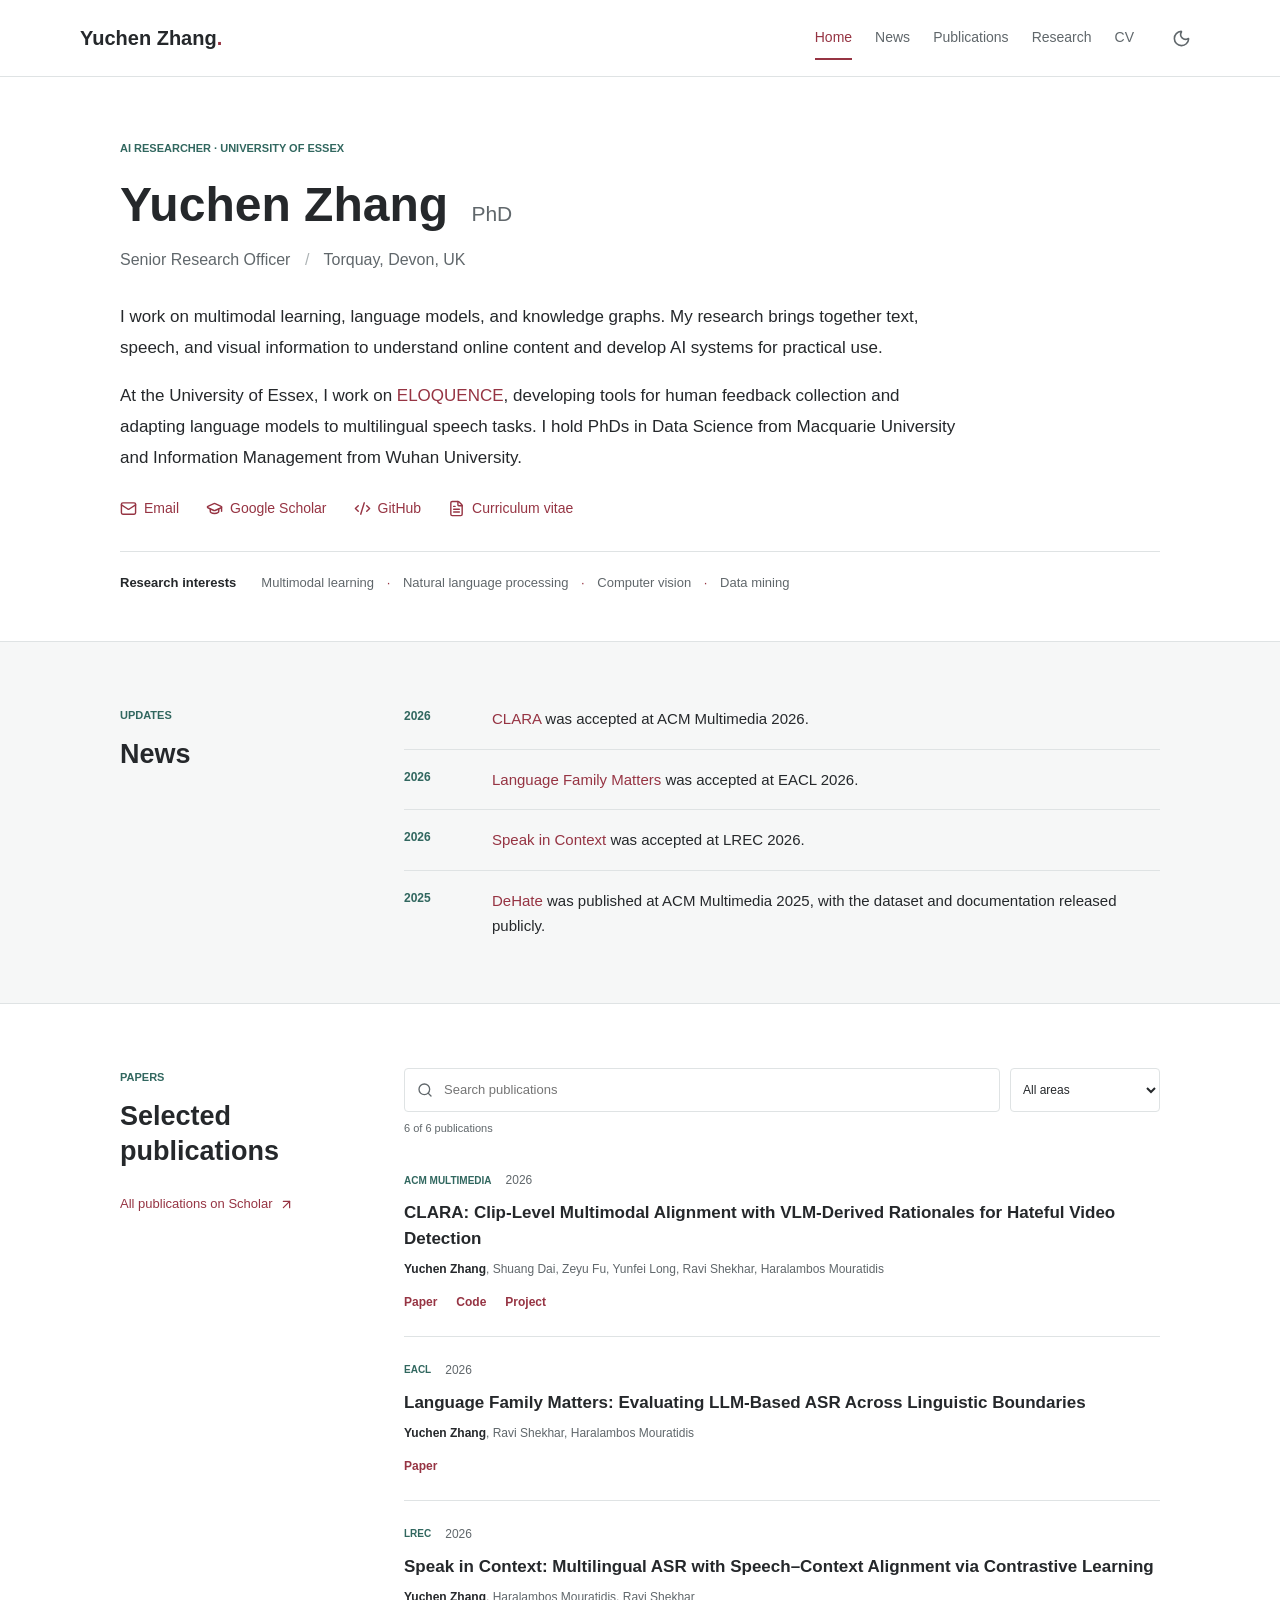
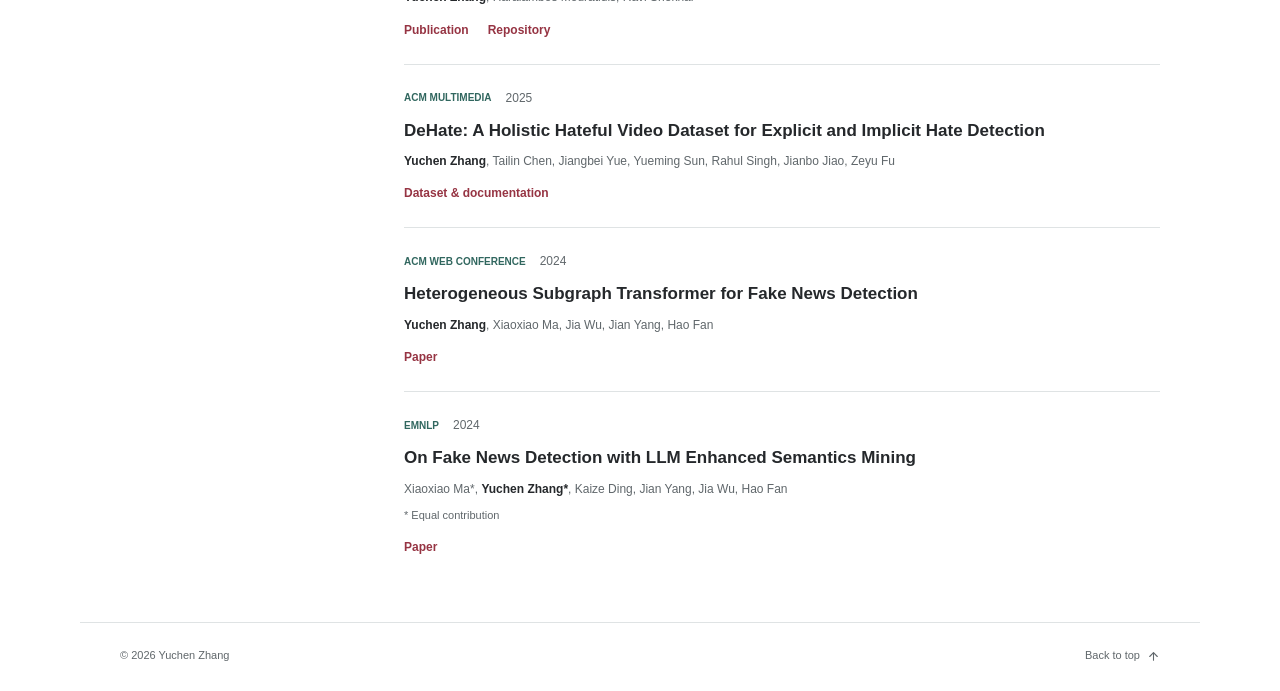
==== index.html @ 158ab488 "Add files via upload" ====
<!doctype html>
<html lang="en">
<head>
  <meta charset="utf-8">
  <meta name="viewport" content="width=device-width, initial-scale=1">
  <meta name="description" content="Yuchen Zhang, AI researcher at the University of Essex. Multimodal learning, language models, knowledge graphs, and applied AI research.">
  <meta name="theme-color" content="#ffffff">
  <meta property="og:title" content="Yuchen Zhang | AI Researcher">
  <meta property="og:description" content="Multimodal learning, language models, knowledge graphs, and applied AI research.">
  <meta property="og:type" content="website">
  <title>Yuchen Zhang | AI Researcher</title>
  <link rel="stylesheet" href="assets/style.css">
  <script src="assets/lucide.min.js" defer></script>
  <script src="assets/site.js" defer></script>
</head>
<body>
  <a class="skip-link" href="#main">Skip to content</a>
  <header class="site-header">
    <div class="nav-shell">
      <a class="wordmark" href="index.html">Yuchen Zhang<span class="wordmark-dot">.</span></a>
      <nav id="site-nav" aria-label="Main navigation">
        <a href="#home" aria-current="page">Home</a>
        <a href="#news">News</a>
        <a href="#publications">Publications</a>
        <a href="research/index.html">Research</a>
        <a href="cv.html">CV</a>
      </nav>
      <div class="nav-actions">
        <button class="icon-button theme-toggle" type="button" aria-label="Switch to dark theme" title="Switch to dark theme"><i data-lucide="moon" aria-hidden="true"></i></button>
        <button class="icon-button menu-toggle" type="button" aria-label="Open navigation" aria-controls="site-nav" aria-expanded="false" title="Open navigation"><i data-lucide="menu" aria-hidden="true"></i></button>
      </div>
    </div>
  </header>
  <main id="main">
    <section id="home" class="intro container">
      <p class="eyebrow">AI RESEARCHER &middot; UNIVERSITY OF ESSEX</p>
      <h1>Yuchen Zhang <span>PhD</span></h1>
      <p class="intro-role">Senior Research Officer <span class="separator">/</span> Torquay, Devon, UK</p>
      <div class="intro-copy">
        <p>I work on multimodal learning, language models, and knowledge graphs. My research brings together text, speech, and visual information to understand online content and develop AI systems for practical use.</p>
        <p>At the University of Essex, I work on <a href="https://eloquenceai.eu/">ELOQUENCE</a>, developing tools for human feedback collection and adapting language models to multilingual speech tasks. I hold PhDs in Data Science from Macquarie University and Information Management from Wuhan University.</p>
      </div>
      <div class="profile-links" aria-label="Profile links">
        <a href="mailto:yuchen.zhang@essex.ac.uk"><i data-lucide="mail" aria-hidden="true"></i>Email</a>
        <a href="https://scholar.google.com.au/citations?user=mACVkPIAAAAJ&amp;hl=en"><i data-lucide="graduation-cap" aria-hidden="true"></i>Google Scholar</a>
        <a href="https://github.com/yuchenzhang-1"><i data-lucide="code-2" aria-hidden="true"></i>GitHub</a>
        <a href="cv.html"><i data-lucide="file-text" aria-hidden="true"></i>Curriculum vitae</a>
      </div>
      <div class="research-interests"><span class="meta-label">Research interests</span><p>Multimodal learning <span>&middot;</span> Natural language processing <span>&middot;</span> Computer vision <span>&middot;</span> Data mining</p></div>
    </section>

    <section id="news" class="section-band">
      <div class="container section-grid">
        <div class="section-heading"><p class="eyebrow">UPDATES</p><h2>News</h2></div>
        <div class="section-body">
          <div class="news-list">
            <article class="news-item"><time datetime="2026">2026</time><p><a href="https://arxiv.org/abs/2608.15905">CLARA</a> was accepted at ACM Multimedia 2026.</p></article>
            <article class="news-item"><time datetime="2026">2026</time><p><a href="https://arxiv.org/abs/2601.18899">Language Family Matters</a> was accepted at EACL 2026.</p></article>
            <article class="news-item"><time datetime="2026">2026</time><p><a href="https://shekharravi.github.io/publication/zhang-etal-2026-speak/">Speak in Context</a> was accepted at LREC 2026.</p></article>
            <article class="news-item"><time datetime="2025">2025</time><p><a href="https://github.com/yuchen-zhang-essex/DeHate">DeHate</a> was published at ACM Multimedia 2025, with the dataset and documentation released publicly.</p></article>
          </div>
        </div>
      </div>
    </section>

    <section id="publications" class="container section-grid section-space">
      <div class="section-heading"><p class="eyebrow">PAPERS</p><h2>Selected publications</h2><a class="subtle-link" href="https://scholar.google.com.au/citations?user=mACVkPIAAAAJ&amp;hl=en">All publications on Scholar <i data-lucide="arrow-up-right" aria-hidden="true"></i></a></div>
      <div class="section-body">
        <div class="publication-controls" hidden>
          <label class="search-field"><i data-lucide="search" aria-hidden="true"></i><input id="publication-search" type="search" placeholder="Search publications" aria-label="Search publications"></label>
          <label class="topic-field"><span class="sr-only">Filter by research area</span><select id="publication-topic"><option value="all">All areas</option><option value="multimodal">Multimodal video</option><option value="speech">Speech &amp; language</option><option value="graphs">Graphs &amp; knowledge</option></select></label>
        </div>
        <p id="publication-count" class="result-count" aria-live="polite" hidden></p>
        <div id="publication-list">
          <article class="publication" data-topic="multimodal"><div class="publication-meta"><span>ACM MULTIMEDIA</span><time>2026</time></div><h3><a href="https://arxiv.org/abs/2608.15905">CLARA: Clip-Level Multimodal Alignment with VLM-Derived Rationales for Hateful Video Detection</a></h3><p class="authors"><strong>Yuchen Zhang</strong>, Shuang Dai, Zeyu Fu, Yunfei Long, Ravi Shekhar, Haralambos Mouratidis</p><div class="resource-links"><a href="https://arxiv.org/abs/2608.15905">Paper</a><a href="https://github.com/yuchenzhang-1/CLARA">Code</a><a href="https://yuchenzhang-1.github.io/CLARA/">Project</a></div></article>
          <article class="publication" data-topic="speech"><div class="publication-meta"><span>EACL</span><time>2026</time></div><h3><a href="https://arxiv.org/abs/2601.18899">Language Family Matters: Evaluating LLM-Based ASR Across Linguistic Boundaries</a></h3><p class="authors"><strong>Yuchen Zhang</strong>, Ravi Shekhar, Haralambos Mouratidis</p><div class="resource-links"><a href="https://arxiv.org/abs/2601.18899">Paper</a></div></article>
          <article class="publication" data-topic="speech"><div class="publication-meta"><span>LREC</span><time>2026</time></div><h3><a href="https://shekharravi.github.io/publication/zhang-etal-2026-speak/">Speak in Context: Multilingual ASR with Speech&ndash;Context Alignment via Contrastive Learning</a></h3><p class="authors"><strong>Yuchen Zhang</strong>, Haralambos Mouratidis, Ravi Shekhar</p><div class="resource-links"><a href="https://shekharravi.github.io/publication/zhang-etal-2026-speak/">Publication</a><a href="https://github.com/yuchen-zhang-essex/Context-Aware_ASR">Repository</a></div></article>
          <article class="publication" data-topic="multimodal"><div class="publication-meta"><span>ACM MULTIMEDIA</span><time>2025</time></div><h3><a href="https://github.com/yuchen-zhang-essex/DeHate">DeHate: A Holistic Hateful Video Dataset for Explicit and Implicit Hate Detection</a></h3><p class="authors"><strong>Yuchen Zhang</strong>, Tailin Chen, Jiangbei Yue, Yueming Sun, Rahul Singh, Jianbo Jiao, Zeyu Fu</p><div class="resource-links"><a href="https://github.com/yuchen-zhang-essex/DeHate">Dataset &amp; documentation</a></div></article>
          <article class="publication" data-topic="graphs"><div class="publication-meta"><span>ACM WEB CONFERENCE</span><time>2024</time></div><h3><a href="https://arxiv.org/abs/2404.13192">Heterogeneous Subgraph Transformer for Fake News Detection</a></h3><p class="authors"><strong>Yuchen Zhang</strong>, Xiaoxiao Ma, Jia Wu, Jian Yang, Hao Fan</p><div class="resource-links"><a href="https://arxiv.org/abs/2404.13192">Paper</a></div></article>
          <article class="publication" data-topic="graphs"><div class="publication-meta"><span>EMNLP</span><time>2024</time></div><h3><a href="https://aclanthology.org/2024.emnlp-main.31/">On Fake News Detection with LLM Enhanced Semantics Mining</a></h3><p class="authors">Xiaoxiao Ma*, <strong>Yuchen Zhang*</strong>, Kaize Ding, Jian Yang, Jia Wu, Hao Fan</p><p class="equal-note">* Equal contribution</p><div class="resource-links"><a href="https://aclanthology.org/2024.emnlp-main.31/">Paper</a></div></article>
        </div>
        <p id="publication-empty" class="empty-state" hidden>No publications match these filters.</p>
      </div>
    </section>

  </main>
  <footer class="site-footer container"><p>&copy; <span class="current-year">2026</span> Yuchen Zhang</p><a href="#home">Back to top <i data-lucide="arrow-up" aria-hidden="true"></i></a></footer>
</body>
</html>
---- assets/style.css ----
:root{color-scheme:light;--bg:#fff;--surface:#f6f7f7;--text:#25282b;--muted:#60676b;--line:#dfe3e4;--accent:#963443;--accent-hover:#70232f;--green:#31675f;--header:rgba(255,255,255,.97)}
*{box-sizing:border-box;letter-spacing:0}
html{scroll-behavior:smooth;scroll-padding-top:98px}
body{margin:0;background:var(--bg);color:var(--text);font-family:-apple-system,BlinkMacSystemFont,"Segoe UI",Arial,sans-serif;font-size:16px;line-height:1.75;-webkit-font-smoothing:antialiased}
body[data-theme="dark"]{color-scheme:dark;--bg:#1b1d1e;--surface:#222526;--text:#eeeeec;--muted:#b2b8b7;--line:#3c4141;--accent:#e997a0;--accent-hover:#ffc0c6;--green:#91cabb;--header:rgba(27,29,30,.97)}
a{color:var(--accent);text-decoration:none;text-underline-offset:4px}
a:hover{text-decoration:underline;color:var(--accent-hover)}
a:focus-visible,button:focus-visible,summary:focus-visible,input:focus-visible,select:focus-visible{outline:2px solid var(--accent);outline-offset:5px}
button,input,select{font:inherit}
button{cursor:pointer}
img{max-width:100%;height:auto;display:block}
h1,h2,h3,h4,p{margin-top:0}
h1,h2,h3,h4{line-height:1.3}
p{margin-bottom:16px}
h2{font-size:27px;font-weight:650;margin-bottom:20px}
h3{font-size:20px;font-weight:650;margin-bottom:10px}
.container{max-width:1120px;margin-inline:auto;padding-inline:40px}
.site-header{position:sticky;top:0;z-index:20;background:var(--header);border-bottom:1px solid var(--line)}
.nav-shell{max-width:1200px;min-height:76px;padding:12px 40px;margin:auto;display:flex;align-items:center;gap:28px}
.wordmark{color:var(--text);font-size:20px;font-weight:720;white-space:nowrap}
.wordmark:hover{text-decoration:none;color:var(--text)}
.wordmark-dot{color:var(--accent)}
#site-nav{display:flex;gap:23px;align-items:center;margin-left:auto}
#site-nav>a{font-size:14px;color:var(--muted);padding:9px 0;border-bottom:2px solid transparent}
#site-nav>a:hover,#site-nav>a[aria-current]{color:var(--accent);border-bottom-color:var(--accent);text-decoration:none}
.nav-actions{display:flex;gap:4px}
.icon-button{border:0;background:transparent;color:var(--muted);width:38px;height:38px;display:grid;place-items:center;border-radius:4px;flex-shrink:0}
.icon-button:hover{background:var(--surface);color:var(--accent)}
.icon-button svg{width:19px;height:19px}
.menu-toggle{display:none}
.intro{padding-top:62px;padding-bottom:46px}
.eyebrow{font-size:11px;font-weight:650;color:var(--green);margin-bottom:16px}
.intro h1{font-size:48px;font-weight:720;margin-bottom:9px}
.intro h1 span{font-size:21px;font-weight:450;color:var(--muted);margin-left:10px}
.intro-role{color:var(--muted);font-size:16px;margin-bottom:27px}
.separator{margin:0 10px;color:#adb3b5}
.intro-copy{max-width:840px;font-size:17px;line-height:1.85}
.intro-copy p:last-child{margin-bottom:22px}
.profile-links{display:flex;gap:27px;flex-wrap:wrap;font-size:14px}
.profile-links a,.resource-links a,.subtle-link,.contact-email,.site-footer a{display:inline-flex;align-items:center;gap:7px}
.profile-links svg{width:17px;height:17px;flex-shrink:0}
.research-interests{border-top:1px solid var(--line);margin-top:31px;padding-top:20px;display:flex;align-items:baseline;gap:25px;font-size:13px}
.meta-label{font-weight:650;white-space:nowrap}
.research-interests p{margin:0;color:var(--muted)}
.research-interests p span{margin:0 9px;color:var(--accent)}
.news-list{display:grid;gap:0}
.news-item{display:grid;grid-template-columns:70px minmax(0,1fr);gap:18px;padding:17px 0;border-bottom:1px solid var(--line)}
.news-item:first-child{padding-top:0}
.news-item:last-child{border:0;padding-bottom:0}
.news-item time{font-size:12px;color:var(--green);font-weight:650;font-variant-numeric:tabular-nums}
.news-item p{margin:0;font-size:15px;line-height:1.7}
.section-band{background:var(--surface);border-block:1px solid var(--line);padding-block:64px}
.section-space{padding-top:64px;padding-bottom:64px}
.section-grid{display:grid;grid-template-columns:230px minmax(0,1fr);gap:54px}
.section-heading .eyebrow{margin-bottom:12px}
.section-heading .subtle-link{font-size:13px;line-height:1.6}
.subtle-link svg{width:15px;height:15px;flex-shrink:0}
.section-body{min-width:0}
.project{padding-bottom:30px;margin-bottom:30px;border-bottom:1px solid var(--line)}
.project:last-child{border:0;padding-bottom:0;margin-bottom:0}
.project-heading{display:flex;justify-content:space-between;align-items:baseline;gap:20px}
.project-heading h3{max-width:490px}
.date{font-size:12px;white-space:nowrap;color:var(--muted);font-variant-numeric:tabular-nums}
.project-subtitle{font-size:12px;color:var(--green);font-weight:550;margin-bottom:14px}
.project p{font-size:15px;line-height:1.8}
.research-figure{margin:22px 0 16px}
.research-figure img{width:100%;height:auto;background:#fff;border:1px solid var(--line);border-radius:3px}
.research-figure a{display:block}
figcaption{font-size:11px;line-height:1.6;color:var(--muted);margin-top:7px}
.resource-links{display:flex;gap:19px;flex-wrap:wrap;font-size:12px;font-weight:600;margin-top:12px}
.resource-links svg{width:13px;height:13px}
details{font-size:13px;margin-top:17px}
summary{cursor:pointer;color:var(--muted);width:fit-content}
summary:hover{color:var(--accent)}
.detail-content{padding-top:12px}
.detail-content p{margin-bottom:8px}
.publication-controls{display:flex;gap:10px;margin-bottom:7px}
.publication-controls[hidden]{display:none}
.search-field{display:flex;align-items:center;gap:9px;padding:9px 12px;border:1px solid var(--line);border-radius:4px;min-width:0;flex:1;background:var(--bg)}
.search-field svg{width:16px;height:16px;color:var(--muted);flex-shrink:0}
.search-field input{border:0;background:transparent;color:var(--text);min-width:0;width:100%;font-size:13px;outline-offset:2px}
.topic-field{display:flex;min-width:0}
.topic-field select{font-size:12px;background:var(--bg);color:var(--text);border:1px solid var(--line);border-radius:4px;padding:9px 8px;max-width:100%}
.result-count{font-size:11px;color:var(--muted);margin-bottom:8px;min-height:20px}
.publication{padding:23px 0;border-bottom:1px solid var(--line)}
.publication:last-child{border:0;padding-bottom:0}
.publication[hidden]{display:none}
.publication-meta{display:flex;align-items:center;gap:14px;font-size:10px;font-weight:650;margin-bottom:9px}
.publication-meta span{color:var(--green)}
.publication-meta time{font-size:12px;color:var(--muted);font-weight:400}
.publication h3{font-size:17px;line-height:1.5;margin-bottom:8px}
.publication h3 a{color:var(--text)}
.publication h3 a:hover{color:var(--accent)}
.authors{font-size:12px;color:var(--muted);line-height:1.7;margin-bottom:7px}
.authors strong{font-weight:600;color:var(--text)}
.equal-note{font-size:11px;color:var(--muted);margin-bottom:0}
.empty-state{padding:35px 0;color:var(--muted);font-size:14px}
.timeline-entry{padding:0 0 24px 22px;margin-left:5px;border-left:1px solid var(--line);position:relative}
.timeline-entry:before{content:"";position:absolute;left:-4px;top:7px;width:7px;height:7px;background:var(--green);border-radius:50%}
.timeline-entry:last-child{padding-bottom:0}
.timeline-entry h3{margin:5px 0 4px;font-size:18px}
.timeline-entry p{font-size:14px;margin-bottom:7px}
.institution{color:var(--muted)}
.thesis{font-style:italic;color:var(--muted);font-size:13px!important}
.contact-section p{font-size:15px}
.contact-email{font-size:18px;font-weight:600;margin:6px 0 17px;overflow-wrap:anywhere;max-width:100%}
.contact-email svg{width:18px;height:18px;flex-shrink:0}
.site-footer{display:flex;justify-content:space-between;align-items:center;gap:15px;padding-top:23px;padding-bottom:25px;border-top:1px solid var(--line);font-size:11px;color:var(--muted)}
.site-footer p{margin:0}
.site-footer a{color:var(--muted)}
.site-footer svg{width:13px;height:13px}
.skip-link{position:fixed;top:-100px;left:15px;padding:10px 15px;background:var(--bg);z-index:100;border:1px solid var(--accent)}
.skip-link:focus{top:10px}
.sr-only{position:absolute;width:1px;height:1px;padding:0;margin:-1px;overflow:hidden;clip:rect(0,0,0,0);white-space:nowrap;border:0}
.page-intro{padding-top:64px;padding-bottom:38px}
.page-intro h1{font-size:38px;margin-bottom:20px}
.page-intro .lead{max-width:740px;font-size:18px;color:var(--muted)}
.prose-section{border-top:1px solid var(--line);padding-top:32px;padding-bottom:32px}
.prose-section p,.prose-section li{font-size:15px}
.prose-section ul{padding-left:20px}
.prose-section li{margin-bottom:8px}
.cv-sheet{max-width:940px;padding-top:48px;padding-bottom:60px}
.cv-heading{display:flex;justify-content:space-between;align-items:start;gap:20px;border-bottom:2px solid var(--text);padding-bottom:20px;margin-bottom:30px}
.cv-heading h1{font-size:32px;margin-bottom:7px}
.cv-heading p{font-size:13px;color:var(--muted);margin-bottom:4px}
.cv-sheet section{margin-top:29px}
.cv-sheet h2{font-size:20px;border-bottom:1px solid var(--line);padding-bottom:8px;margin-bottom:15px}
.cv-sheet h3{font-size:15px;margin-bottom:6px}
.cv-sheet p,.cv-sheet li{font-size:13px}
.cv-sheet ul{padding-left:20px;margin-top:8px}
.cv-sheet li{margin-bottom:6px}
.cv-sheet .cv-entry{margin-bottom:18px}
.cv-sheet .project-heading h3{max-width:none}
.cv-tools{display:flex;gap:10px;align-items:center}
.cv-tools a{font-size:13px}
@media(min-width:1400px){.intro{padding-top:70px}}
@media(max-width:1020px){.nav-shell{gap:15px;padding-inline:28px}#site-nav{gap:17px}.section-grid{grid-template-columns:195px minmax(0,1fr);gap:35px}.container{padding-inline:28px}.project-heading{flex-wrap:wrap;gap:0}.project-heading .date{margin-bottom:8px}}
@media(max-width:820px){.menu-toggle{display:grid}.nav-actions{margin-left:auto}#site-nav{display:none;position:absolute;left:0;right:0;top:100%;padding:12px 28px 20px;background:var(--bg);border-bottom:1px solid var(--line);flex-direction:column;align-items:stretch;gap:3px}#site-nav.is-open{display:flex}#site-nav>a{padding:10px 4px}.section-grid{grid-template-columns:1fr;gap:25px}.section-heading h2{margin-bottom:10px}.section-heading .subtle-link{margin-bottom:8px}.intro{padding-top:42px}.research-interests{display:block}.meta-label{display:block;margin-bottom:6px}.section-band,.section-space{padding-top:42px;padding-bottom:42px}.project-heading{flex-wrap:nowrap;gap:16px}.project-heading h3{max-width:75%}}
@media(max-width:480px){.container{padding-inline:22px}.nav-shell{padding-inline:22px;min-height:66px}.intro h1{font-size:37px}.intro h1 span{font-size:17px;margin-left:5px}.intro-role{font-size:13px}.separator{margin-inline:5px}.intro-copy{font-size:16px;line-height:1.8}.profile-links{gap:15px 23px;font-size:13px}.research-interests p{line-height:1.9}.research-interests p span{margin:0 5px}.news-item{grid-template-columns:54px;gap:12px}.project-heading{display:block}.project-heading h3{max-width:none;font-size:19px}.project-heading .date{display:block;margin-bottom:7px}.publication-controls{flex-direction:column}.topic-field select{width:100%}.search-field{min-height:42px}.topic-field select{min-height:40px}.contact-email{font-size:16px}.page-intro h1{font-size:32px}.cv-heading{display:block}.cv-tools{margin-top:15px}.cv-sheet .project-heading{display:block}.site-footer{font-size:10px}.resource-links{gap:10px 18px}}
@media(prefers-reduced-motion:reduce){html{scroll-behavior:auto}}
@media print{.site-header,.site-footer,.skip-link,.cv-tools{display:none!important}body,body[data-theme="dark"]{--bg:#fff;--text:#111;--muted:#444;--line:#bbb;--accent:#111;--green:#333;color:#111;background:#fff;font-size:10pt}.cv-sheet{max-width:none;padding:0}.cv-sheet section{margin-top:18px}.cv-sheet h2{font-size:13pt;break-after:avoid}.cv-sheet p,.cv-sheet li{font-size:9.5pt;line-height:1.45}.cv-entry{break-inside:avoid}.cv-heading h1{font-size:23pt}a{color:#111;text-decoration:none}@page{size:A4;margin:16mm}}
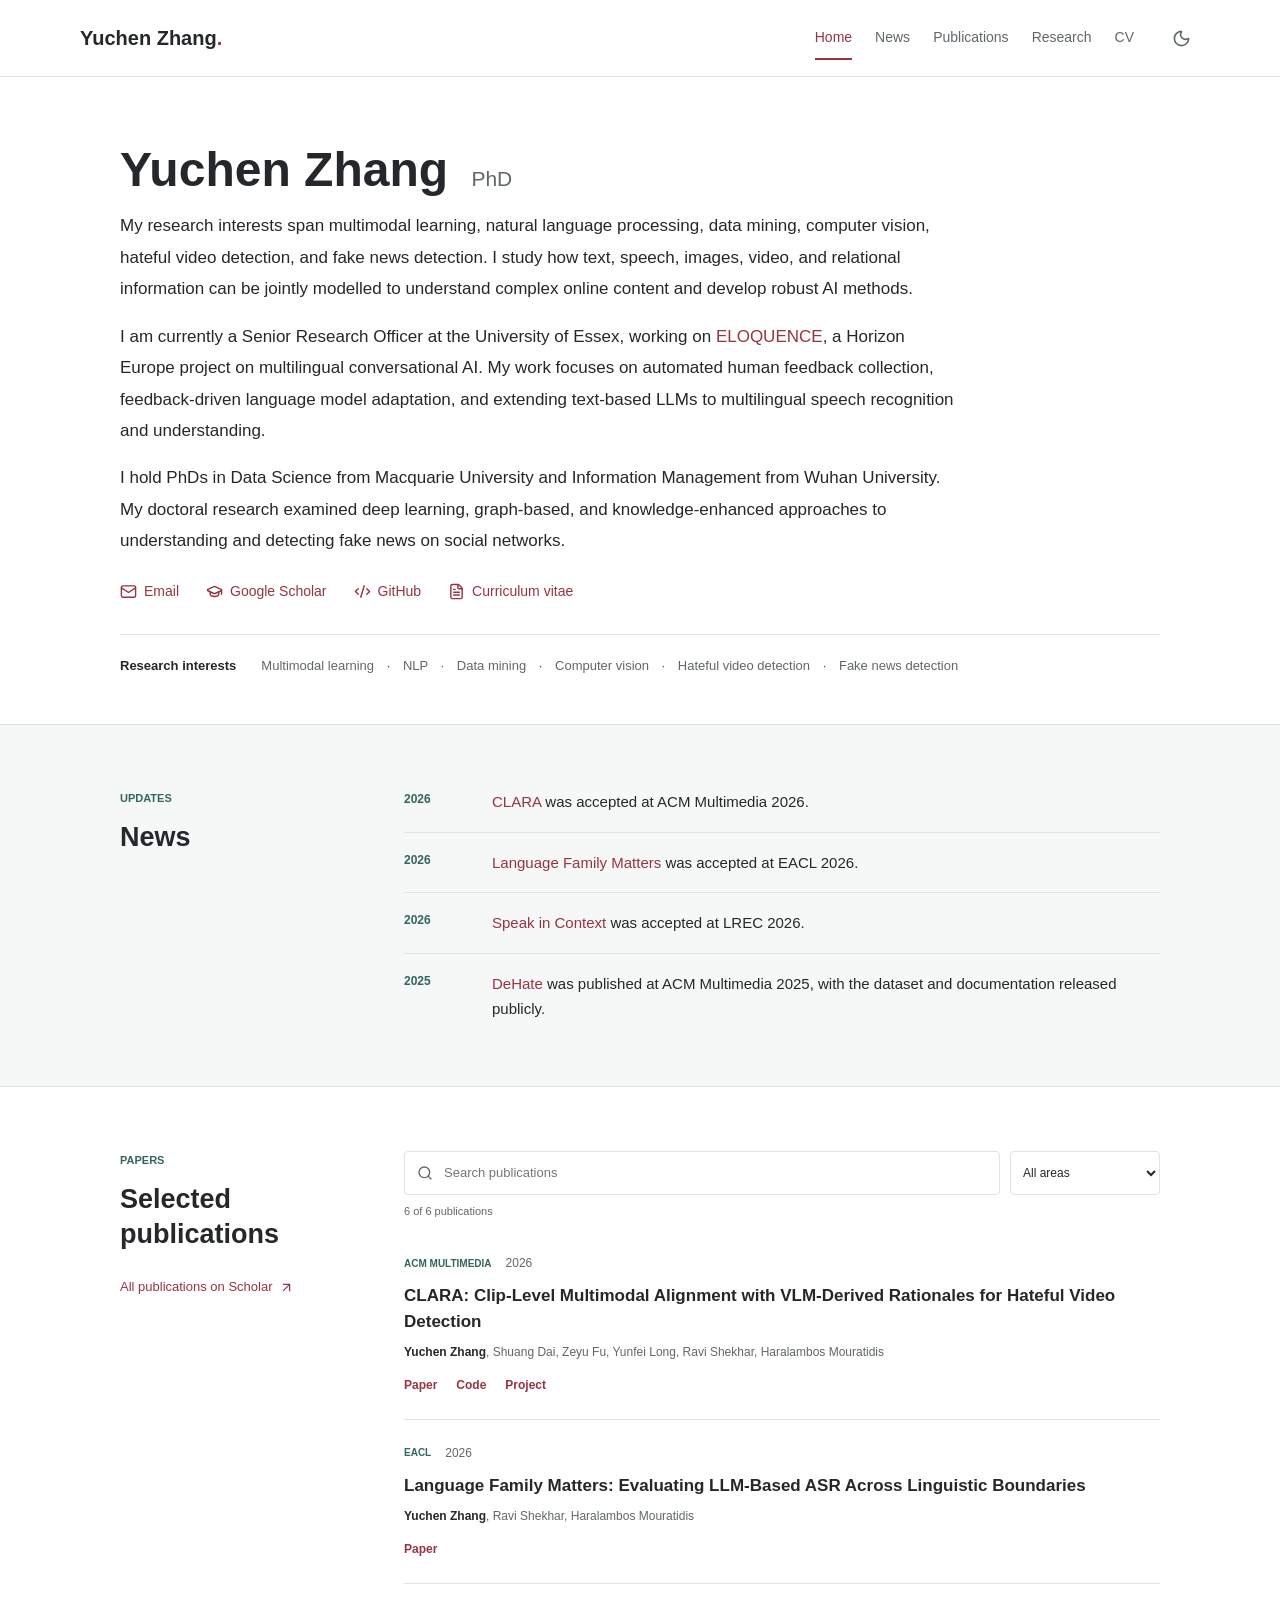
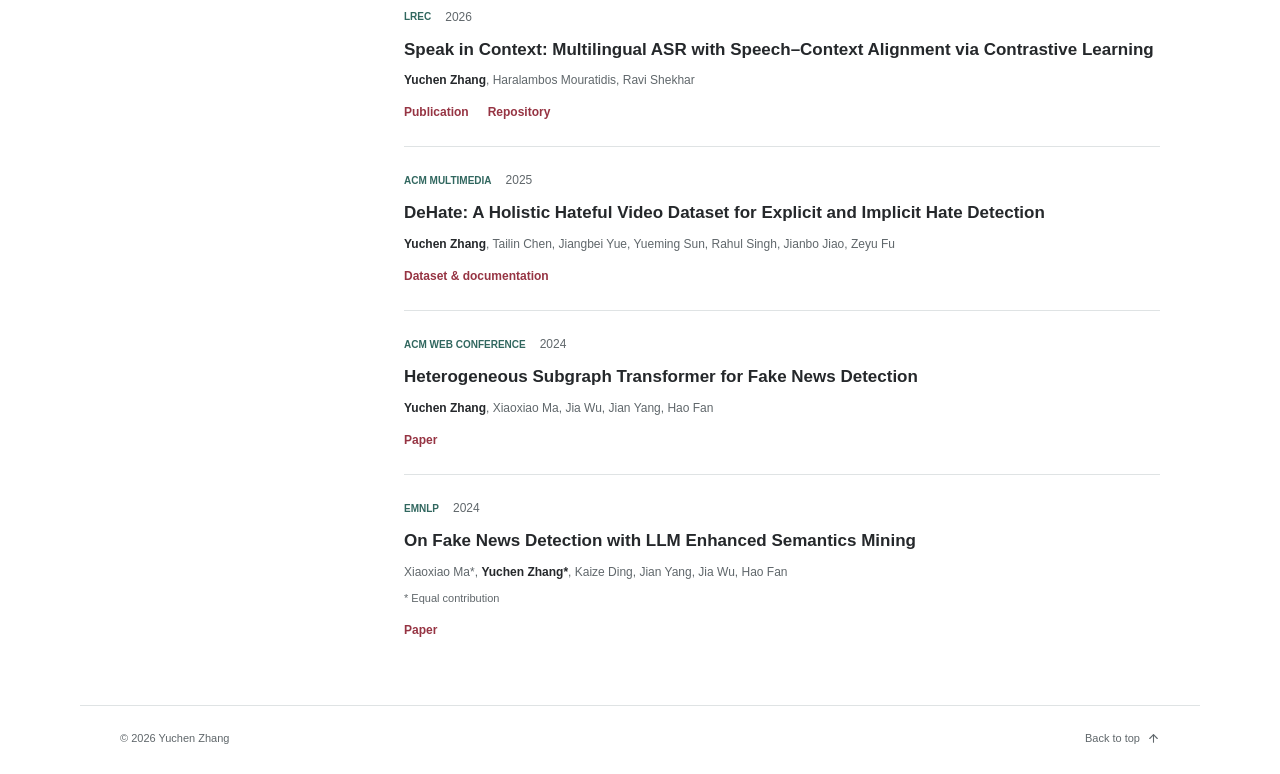
==== commit 1282ff8d: "Add files via upload" ====
--- a/index.html
+++ b/index.html
@@ -33,12 +33,11 @@
   </header>
   <main id="main">
     <section id="home" class="intro container">
-      <p class="eyebrow">AI RESEARCHER &middot; UNIVERSITY OF ESSEX</p>
       <h1>Yuchen Zhang <span>PhD</span></h1>
-      <p class="intro-role">Senior Research Officer <span class="separator">/</span> Torquay, Devon, UK</p>
       <div class="intro-copy">
-        <p>I work on multimodal learning, language models, and knowledge graphs. My research brings together text, speech, and visual information to understand online content and develop AI systems for practical use.</p>
-        <p>At the University of Essex, I work on <a href="https://eloquenceai.eu/">ELOQUENCE</a>, developing tools for human feedback collection and adapting language models to multilingual speech tasks. I hold PhDs in Data Science from Macquarie University and Information Management from Wuhan University.</p>
+        <p>My research interests span multimodal learning, natural language processing, data mining, computer vision, hateful video detection, and fake news detection. I study how text, speech, images, video, and relational information can be jointly modelled to understand complex online content and develop robust AI methods.</p>
+        <p>I am currently a Senior Research Officer at the University of Essex, working on <a href="https://eloquenceai.eu/">ELOQUENCE</a>, a Horizon Europe project on multilingual conversational AI. My work focuses on automated human feedback collection, feedback-driven language model adaptation, and extending text-based LLMs to multilingual speech recognition and understanding.</p>
+        <p>I hold PhDs in Data Science from Macquarie University and Information Management from Wuhan University. My doctoral research examined deep learning, graph-based, and knowledge-enhanced approaches to understanding and detecting fake news on social networks.</p>
       </div>
       <div class="profile-links" aria-label="Profile links">
         <a href="mailto:yuchen.zhang@essex.ac.uk"><i data-lucide="mail" aria-hidden="true"></i>Email</a>
@@ -46,7 +45,7 @@
         <a href="https://github.com/yuchenzhang-1"><i data-lucide="code-2" aria-hidden="true"></i>GitHub</a>
         <a href="cv.html"><i data-lucide="file-text" aria-hidden="true"></i>Curriculum vitae</a>
       </div>
-      <div class="research-interests"><span class="meta-label">Research interests</span><p>Multimodal learning <span>&middot;</span> Natural language processing <span>&middot;</span> Computer vision <span>&middot;</span> Data mining</p></div>
+      <div class="research-interests"><span class="meta-label">Research interests</span><p>Multimodal learning <span>&middot;</span> NLP <span>&middot;</span> Data mining <span>&middot;</span> Computer vision <span>&middot;</span> Hateful video detection <span>&middot;</span> Fake news detection</p></div>
     </section>
 
     <section id="news" class="section-band">
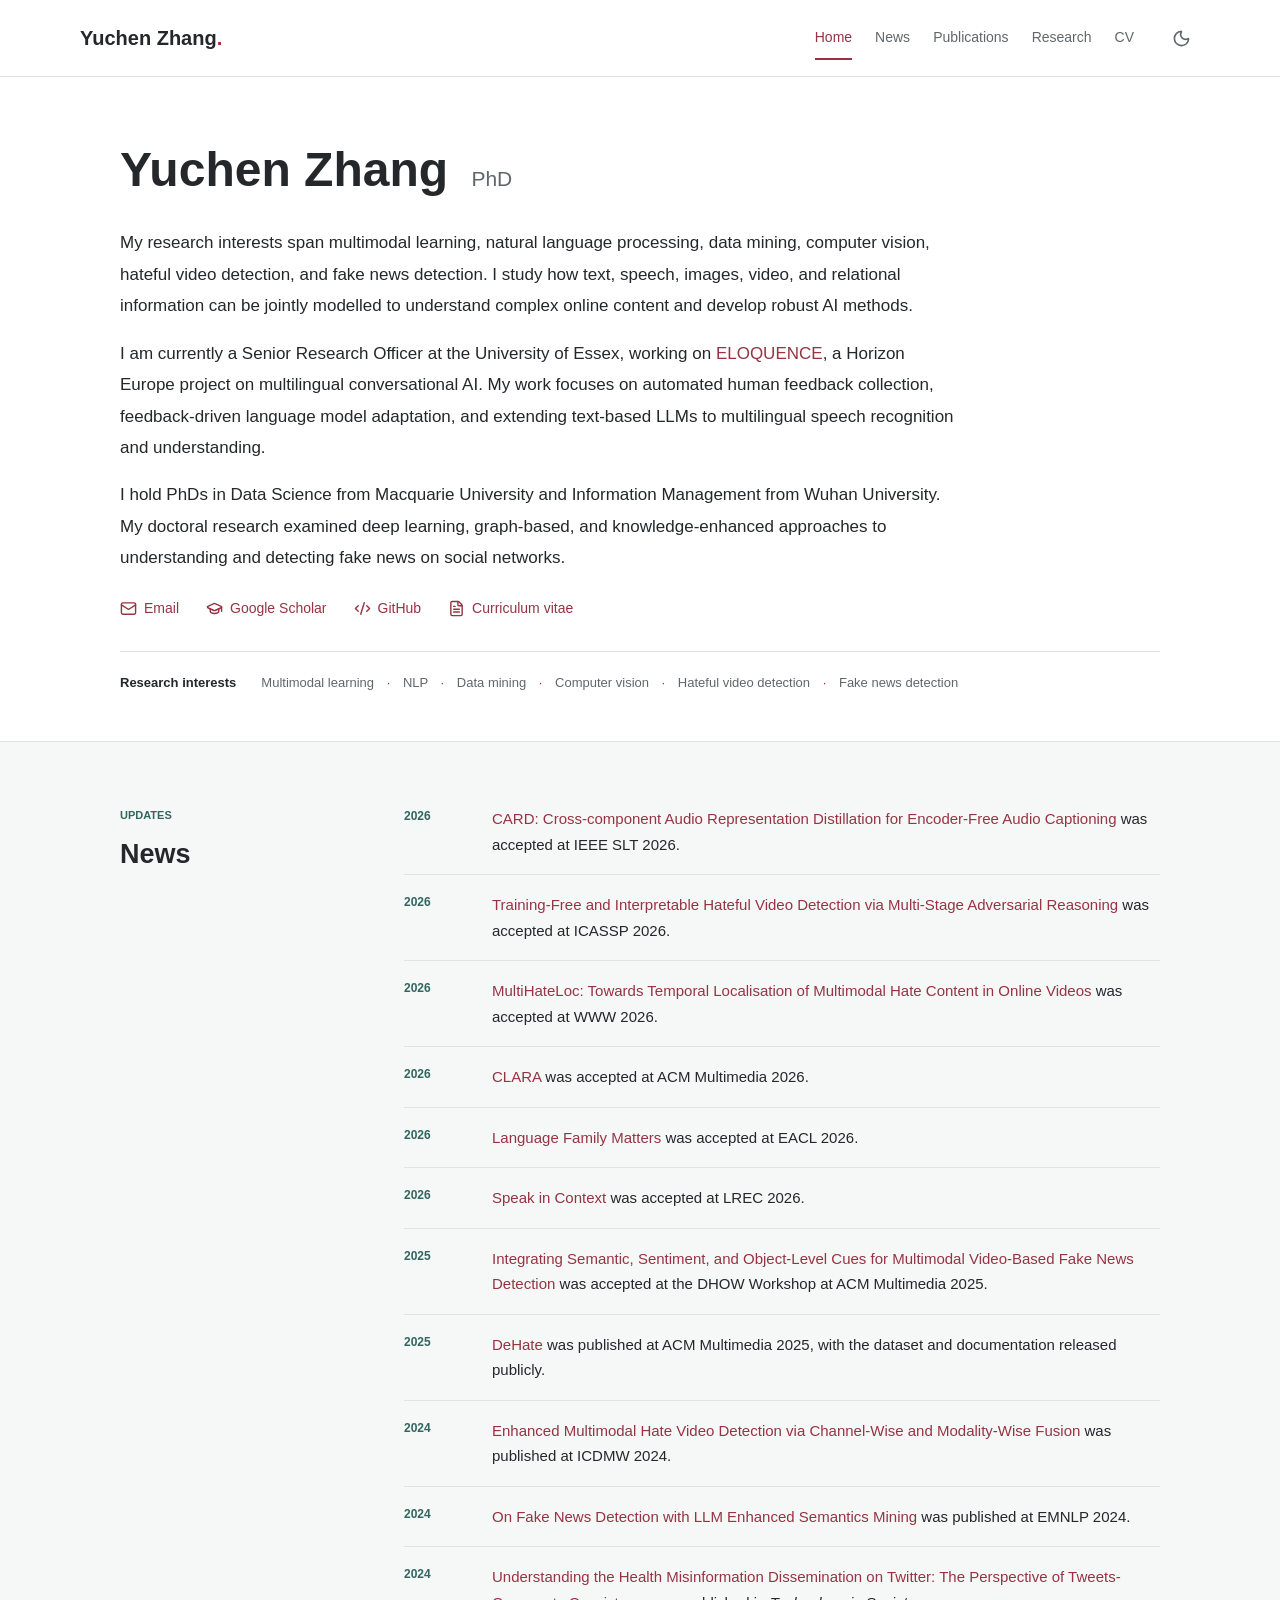
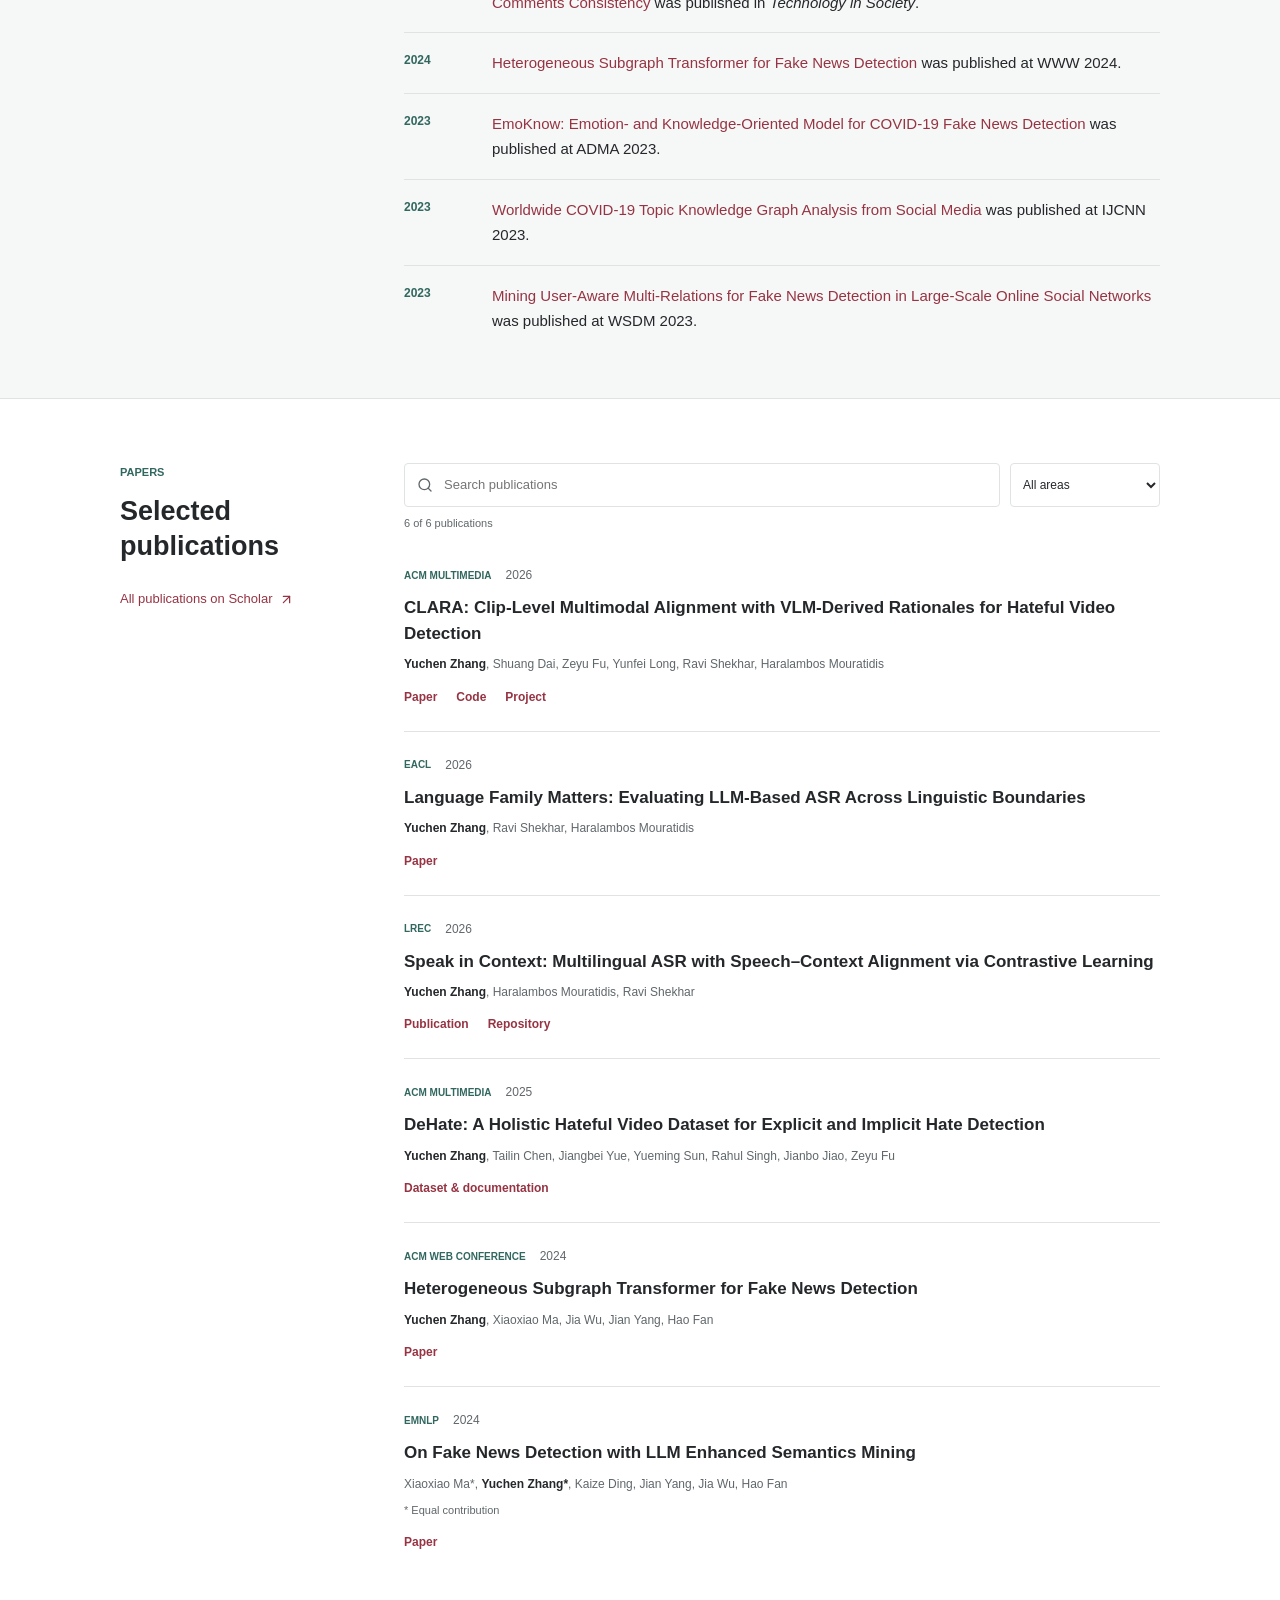
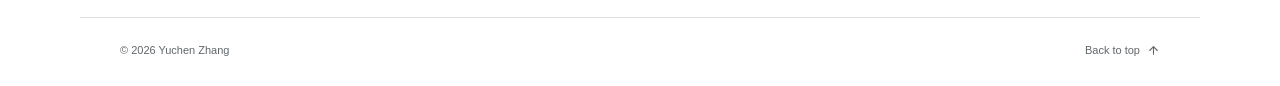
==== commit 9b558225: "Add files via upload" ====
--- a/index.html
+++ b/index.html
@@ -53,10 +53,21 @@
         <div class="section-heading"><p class="eyebrow">UPDATES</p><h2>News</h2></div>
         <div class="section-body">
           <div class="news-list">
+            <article class="news-item"><time datetime="2026">2026</time><p><a href="https://scholar.google.com.au/citations?view_op=view_citation&amp;hl=en&amp;user=mACVkPIAAAAJ&amp;sortby=pubdate&amp;citation_for_view=mACVkPIAAAAJ:8k81kl-MbHgC">CARD: Cross-component Audio Representation Distillation for Encoder-Free Audio Captioning</a> was accepted at IEEE SLT 2026.</p></article>
+            <article class="news-item"><time datetime="2026">2026</time><p><a href="https://scholar.google.com.au/citations?view_op=view_citation&amp;hl=en&amp;user=mACVkPIAAAAJ&amp;sortby=pubdate&amp;citation_for_view=mACVkPIAAAAJ:ufrVoPGSRksC">Training-Free and Interpretable Hateful Video Detection via Multi-Stage Adversarial Reasoning</a> was accepted at ICASSP 2026.</p></article>
+            <article class="news-item"><time datetime="2026">2026</time><p><a href="https://scholar.google.com.au/citations?view_op=view_citation&amp;hl=en&amp;user=mACVkPIAAAAJ&amp;sortby=pubdate&amp;citation_for_view=mACVkPIAAAAJ:YsMSGLbcyi4C">MultiHateLoc: Towards Temporal Localisation of Multimodal Hate Content in Online Videos</a> was accepted at WWW 2026.</p></article>
             <article class="news-item"><time datetime="2026">2026</time><p><a href="https://arxiv.org/abs/2608.15905">CLARA</a> was accepted at ACM Multimedia 2026.</p></article>
             <article class="news-item"><time datetime="2026">2026</time><p><a href="https://arxiv.org/abs/2601.18899">Language Family Matters</a> was accepted at EACL 2026.</p></article>
             <article class="news-item"><time datetime="2026">2026</time><p><a href="https://shekharravi.github.io/publication/zhang-etal-2026-speak/">Speak in Context</a> was accepted at LREC 2026.</p></article>
+            <article class="news-item"><time datetime="2025">2025</time><p><a href="https://scholar.google.com.au/citations?view_op=view_citation&amp;hl=en&amp;user=mACVkPIAAAAJ&amp;sortby=pubdate&amp;citation_for_view=mACVkPIAAAAJ:eQOLeE2rZwMC">Integrating Semantic, Sentiment, and Object-Level Cues for Multimodal Video-Based Fake News Detection</a> was accepted at the DHOW Workshop at ACM Multimedia 2025.</p></article>
             <article class="news-item"><time datetime="2025">2025</time><p><a href="https://github.com/yuchen-zhang-essex/DeHate">DeHate</a> was published at ACM Multimedia 2025, with the dataset and documentation released publicly.</p></article>
+            <article class="news-item"><time datetime="2024">2024</time><p><a href="https://scholar.google.com.au/citations?view_op=view_citation&amp;hl=en&amp;user=mACVkPIAAAAJ&amp;sortby=pubdate&amp;citation_for_view=mACVkPIAAAAJ:Y0pCki6q_DkC">Enhanced Multimodal Hate Video Detection via Channel-Wise and Modality-Wise Fusion</a> was published at ICDMW 2024.</p></article>
+            <article class="news-item"><time datetime="2024">2024</time><p><a href="https://scholar.google.com.au/citations?view_op=view_citation&amp;hl=en&amp;user=mACVkPIAAAAJ&amp;sortby=pubdate&amp;citation_for_view=mACVkPIAAAAJ:UeHWp8X0CEIC">On Fake News Detection with LLM Enhanced Semantics Mining</a> was published at EMNLP 2024.</p></article>
+            <article class="news-item"><time datetime="2024">2024</time><p><a href="https://scholar.google.com.au/citations?view_op=view_citation&amp;hl=en&amp;user=mACVkPIAAAAJ&amp;sortby=pubdate&amp;citation_for_view=mACVkPIAAAAJ:2osOgNQ5qMEC">Understanding the Health Misinformation Dissemination on Twitter: The Perspective of Tweets-Comments Consistency</a> was published in <em>Technology in Society</em>.</p></article>
+            <article class="news-item"><time datetime="2024">2024</time><p><a href="https://scholar.google.com.au/citations?view_op=view_citation&amp;hl=en&amp;user=mACVkPIAAAAJ&amp;sortby=pubdate&amp;citation_for_view=mACVkPIAAAAJ:qjMakFHDy7sC">Heterogeneous Subgraph Transformer for Fake News Detection</a> was published at WWW 2024.</p></article>
+            <article class="news-item"><time datetime="2023">2023</time><p><a href="https://scholar.google.com.au/citations?view_op=view_citation&amp;hl=en&amp;user=mACVkPIAAAAJ&amp;sortby=pubdate&amp;citation_for_view=mACVkPIAAAAJ:9yKSN-GCB0IC">EmoKnow: Emotion- and Knowledge-Oriented Model for COVID-19 Fake News Detection</a> was published at ADMA 2023.</p></article>
+            <article class="news-item"><time datetime="2023">2023</time><p><a href="https://scholar.google.com.au/citations?view_op=view_citation&amp;hl=en&amp;user=mACVkPIAAAAJ&amp;sortby=pubdate&amp;citation_for_view=mACVkPIAAAAJ:u5HHmVD_uO8C">Worldwide COVID-19 Topic Knowledge Graph Analysis from Social Media</a> was published at IJCNN 2023.</p></article>
+            <article class="news-item"><time datetime="2023">2023</time><p><a href="https://scholar.google.com.au/citations?view_op=view_citation&amp;hl=en&amp;user=mACVkPIAAAAJ&amp;sortby=pubdate&amp;citation_for_view=mACVkPIAAAAJ:u-x6o8ySG0sC">Mining User-Aware Multi-Relations for Fake News Detection in Large-Scale Online Social Networks</a> was published at WSDM 2023.</p></article>
           </div>
         </div>
       </div>
--- a/assets/style.css
+++ b/assets/style.css
@@ -30,7 +30,7 @@
 .menu-toggle{display:none}
 .intro{padding-top:62px;padding-bottom:46px}
 .eyebrow{font-size:11px;font-weight:650;color:var(--green);margin-bottom:16px}
-.intro h1{font-size:48px;font-weight:720;margin-bottom:9px}
+.intro h1{font-size:48px;font-weight:720;margin-bottom:26px}
 .intro h1 span{font-size:21px;font-weight:450;color:var(--muted);margin-left:10px}
 .intro-role{color:var(--muted);font-size:16px;margin-bottom:27px}
 .separator{margin:0 10px;color:#adb3b5}
@@ -63,10 +63,20 @@
 .date{font-size:12px;white-space:nowrap;color:var(--muted);font-variant-numeric:tabular-nums}
 .project-subtitle{font-size:12px;color:var(--green);font-weight:550;margin-bottom:14px}
 .project p{font-size:15px;line-height:1.8}
+.project-work{padding-top:22px;margin-top:22px;border-top:1px solid var(--line)}
+.project-work h4{font-size:17px;margin-bottom:9px}
 .research-figure{margin:22px 0 16px}
 .research-figure img{width:100%;height:auto;background:#fff;border:1px solid var(--line);border-radius:3px}
 .research-figure a{display:block}
+.research-figure-narrow{max-width:560px}
 figcaption{font-size:11px;line-height:1.6;color:var(--muted);margin-top:7px}
+.method-diagram{margin:22px 0 8px;padding:24px;border:1px solid var(--line);background:var(--surface);display:grid;gap:16px;justify-items:center}
+.method-node{width:100%;padding:12px 14px;border:1px solid var(--line);background:var(--bg);font-size:12px;font-weight:600;text-align:center;position:relative}
+.method-node-input,.method-node-fusion,.method-node-output{max-width:260px}
+.method-node-input:after,.method-branches:after,.method-node-fusion:after{content:"";position:absolute;left:50%;bottom:-17px;width:1px;height:16px;background:var(--accent)}
+.method-branches{width:100%;display:grid;grid-template-columns:repeat(3,minmax(0,1fr));gap:12px;position:relative}
+.method-node-output{border-color:var(--green);color:var(--green)}
+.diagram-caption{font-size:11px!important;color:var(--muted);margin-bottom:14px}
 .resource-links{display:flex;gap:19px;flex-wrap:wrap;font-size:12px;font-weight:600;margin-top:12px}
 .resource-links svg{width:13px;height:13px}
 details{font-size:13px;margin-top:17px}
@@ -136,6 +146,6 @@
 @media(min-width:1400px){.intro{padding-top:70px}}
 @media(max-width:1020px){.nav-shell{gap:15px;padding-inline:28px}#site-nav{gap:17px}.section-grid{grid-template-columns:195px minmax(0,1fr);gap:35px}.container{padding-inline:28px}.project-heading{flex-wrap:wrap;gap:0}.project-heading .date{margin-bottom:8px}}
 @media(max-width:820px){.menu-toggle{display:grid}.nav-actions{margin-left:auto}#site-nav{display:none;position:absolute;left:0;right:0;top:100%;padding:12px 28px 20px;background:var(--bg);border-bottom:1px solid var(--line);flex-direction:column;align-items:stretch;gap:3px}#site-nav.is-open{display:flex}#site-nav>a{padding:10px 4px}.section-grid{grid-template-columns:1fr;gap:25px}.section-heading h2{margin-bottom:10px}.section-heading .subtle-link{margin-bottom:8px}.intro{padding-top:42px}.research-interests{display:block}.meta-label{display:block;margin-bottom:6px}.section-band,.section-space{padding-top:42px;padding-bottom:42px}.project-heading{flex-wrap:nowrap;gap:16px}.project-heading h3{max-width:75%}}
-@media(max-width:480px){.container{padding-inline:22px}.nav-shell{padding-inline:22px;min-height:66px}.intro h1{font-size:37px}.intro h1 span{font-size:17px;margin-left:5px}.intro-role{font-size:13px}.separator{margin-inline:5px}.intro-copy{font-size:16px;line-height:1.8}.profile-links{gap:15px 23px;font-size:13px}.research-interests p{line-height:1.9}.research-interests p span{margin:0 5px}.news-item{grid-template-columns:54px;gap:12px}.project-heading{display:block}.project-heading h3{max-width:none;font-size:19px}.project-heading .date{display:block;margin-bottom:7px}.publication-controls{flex-direction:column}.topic-field select{width:100%}.search-field{min-height:42px}.topic-field select{min-height:40px}.contact-email{font-size:16px}.page-intro h1{font-size:32px}.cv-heading{display:block}.cv-tools{margin-top:15px}.cv-sheet .project-heading{display:block}.site-footer{font-size:10px}.resource-links{gap:10px 18px}}
+@media(max-width:480px){.container{padding-inline:22px}.nav-shell{padding-inline:22px;min-height:66px}.intro h1{font-size:37px}.intro h1 span{font-size:17px;margin-left:5px}.intro-role{font-size:13px}.separator{margin-inline:5px}.intro-copy{font-size:16px;line-height:1.8}.profile-links{gap:15px 23px;font-size:13px}.research-interests p{line-height:1.9}.research-interests p span{margin:0 5px}.news-item{grid-template-columns:54px minmax(0,1fr);gap:12px}.project-heading{display:block}.project-heading h3{max-width:none;font-size:19px}.project-heading .date{display:block;margin-bottom:7px}.project-work{padding-top:18px;margin-top:18px}.method-diagram{padding:18px 14px}.method-branches{grid-template-columns:1fr}.method-branches:after{bottom:-17px}.publication-controls{flex-direction:column}.topic-field select{width:100%}.search-field{min-height:42px}.topic-field select{min-height:40px}.contact-email{font-size:16px}.page-intro h1{font-size:32px}.cv-heading{display:block}.cv-tools{margin-top:15px}.cv-sheet .project-heading{display:block}.site-footer{font-size:10px}.resource-links{gap:10px 18px}}
 @media(prefers-reduced-motion:reduce){html{scroll-behavior:auto}}
 @media print{.site-header,.site-footer,.skip-link,.cv-tools{display:none!important}body,body[data-theme="dark"]{--bg:#fff;--text:#111;--muted:#444;--line:#bbb;--accent:#111;--green:#333;color:#111;background:#fff;font-size:10pt}.cv-sheet{max-width:none;padding:0}.cv-sheet section{margin-top:18px}.cv-sheet h2{font-size:13pt;break-after:avoid}.cv-sheet p,.cv-sheet li{font-size:9.5pt;line-height:1.45}.cv-entry{break-inside:avoid}.cv-heading h1{font-size:23pt}a{color:#111;text-decoration:none}@page{size:A4;margin:16mm}}
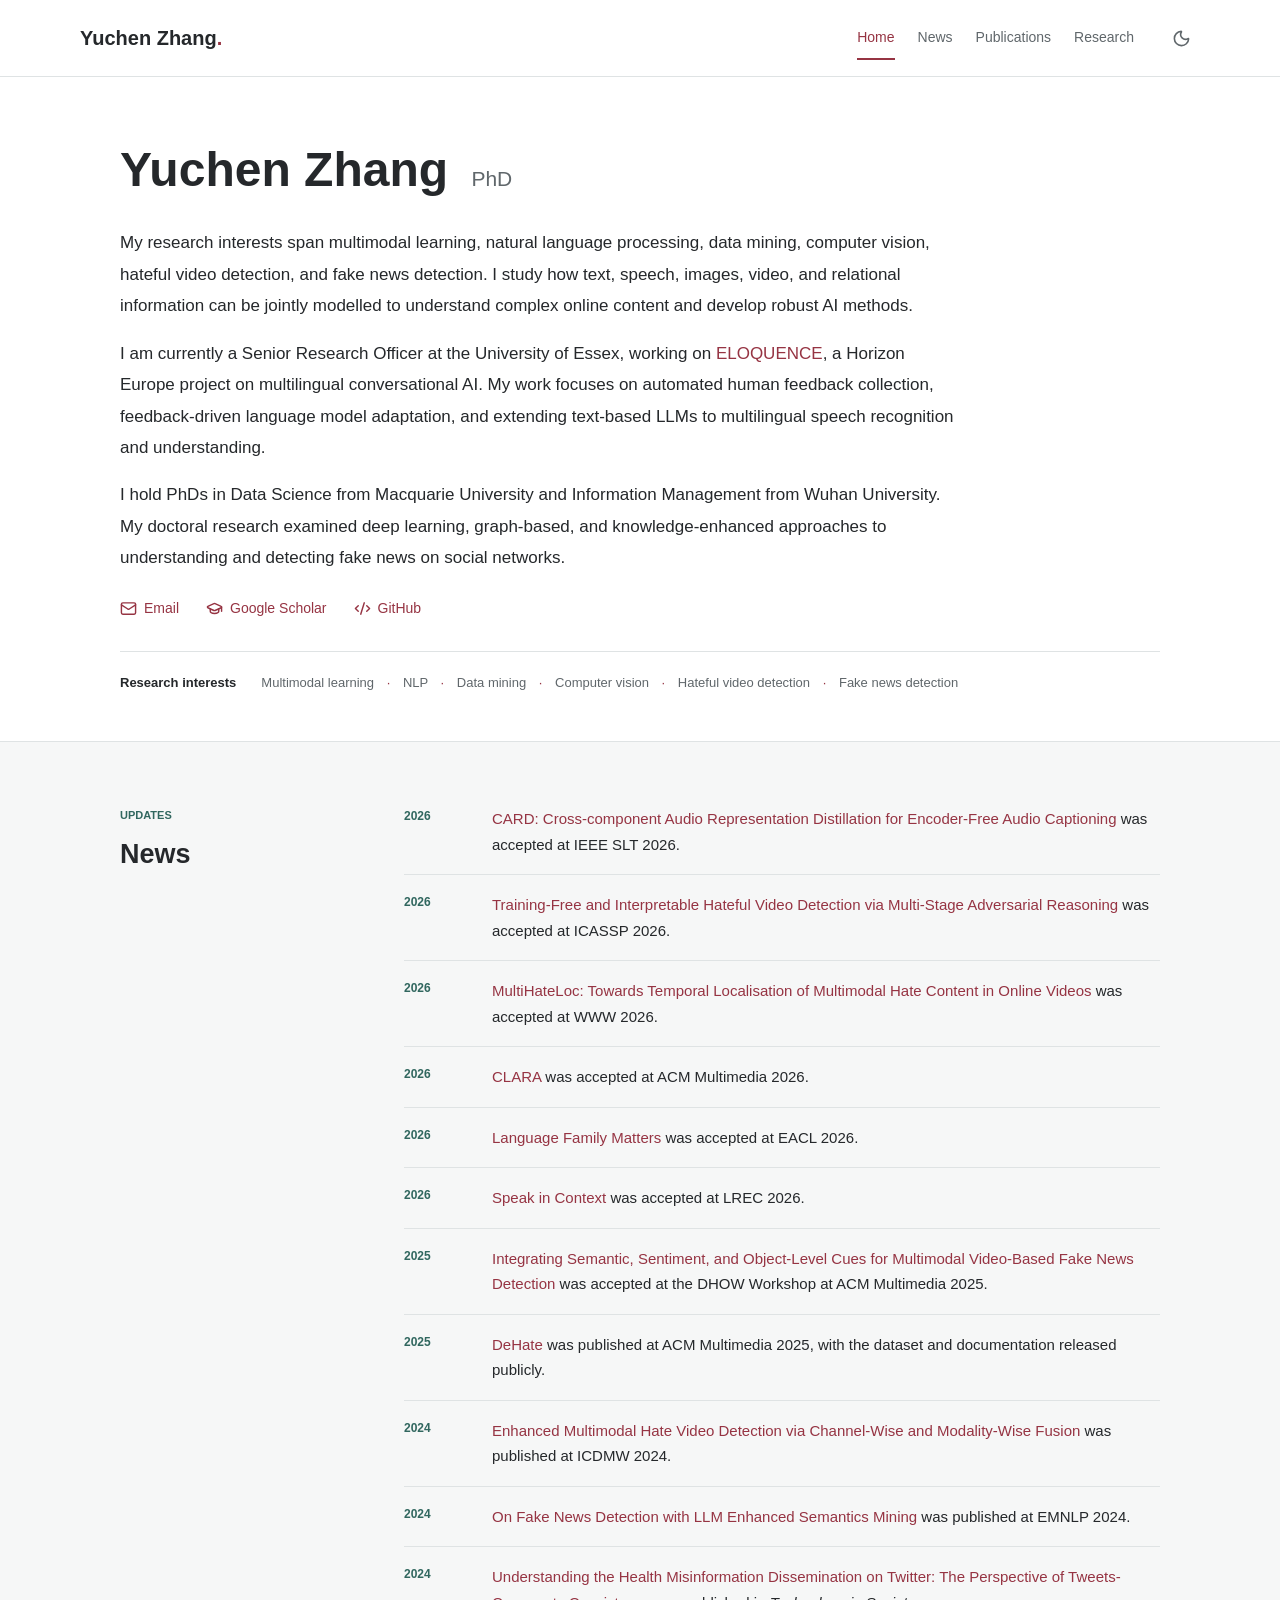
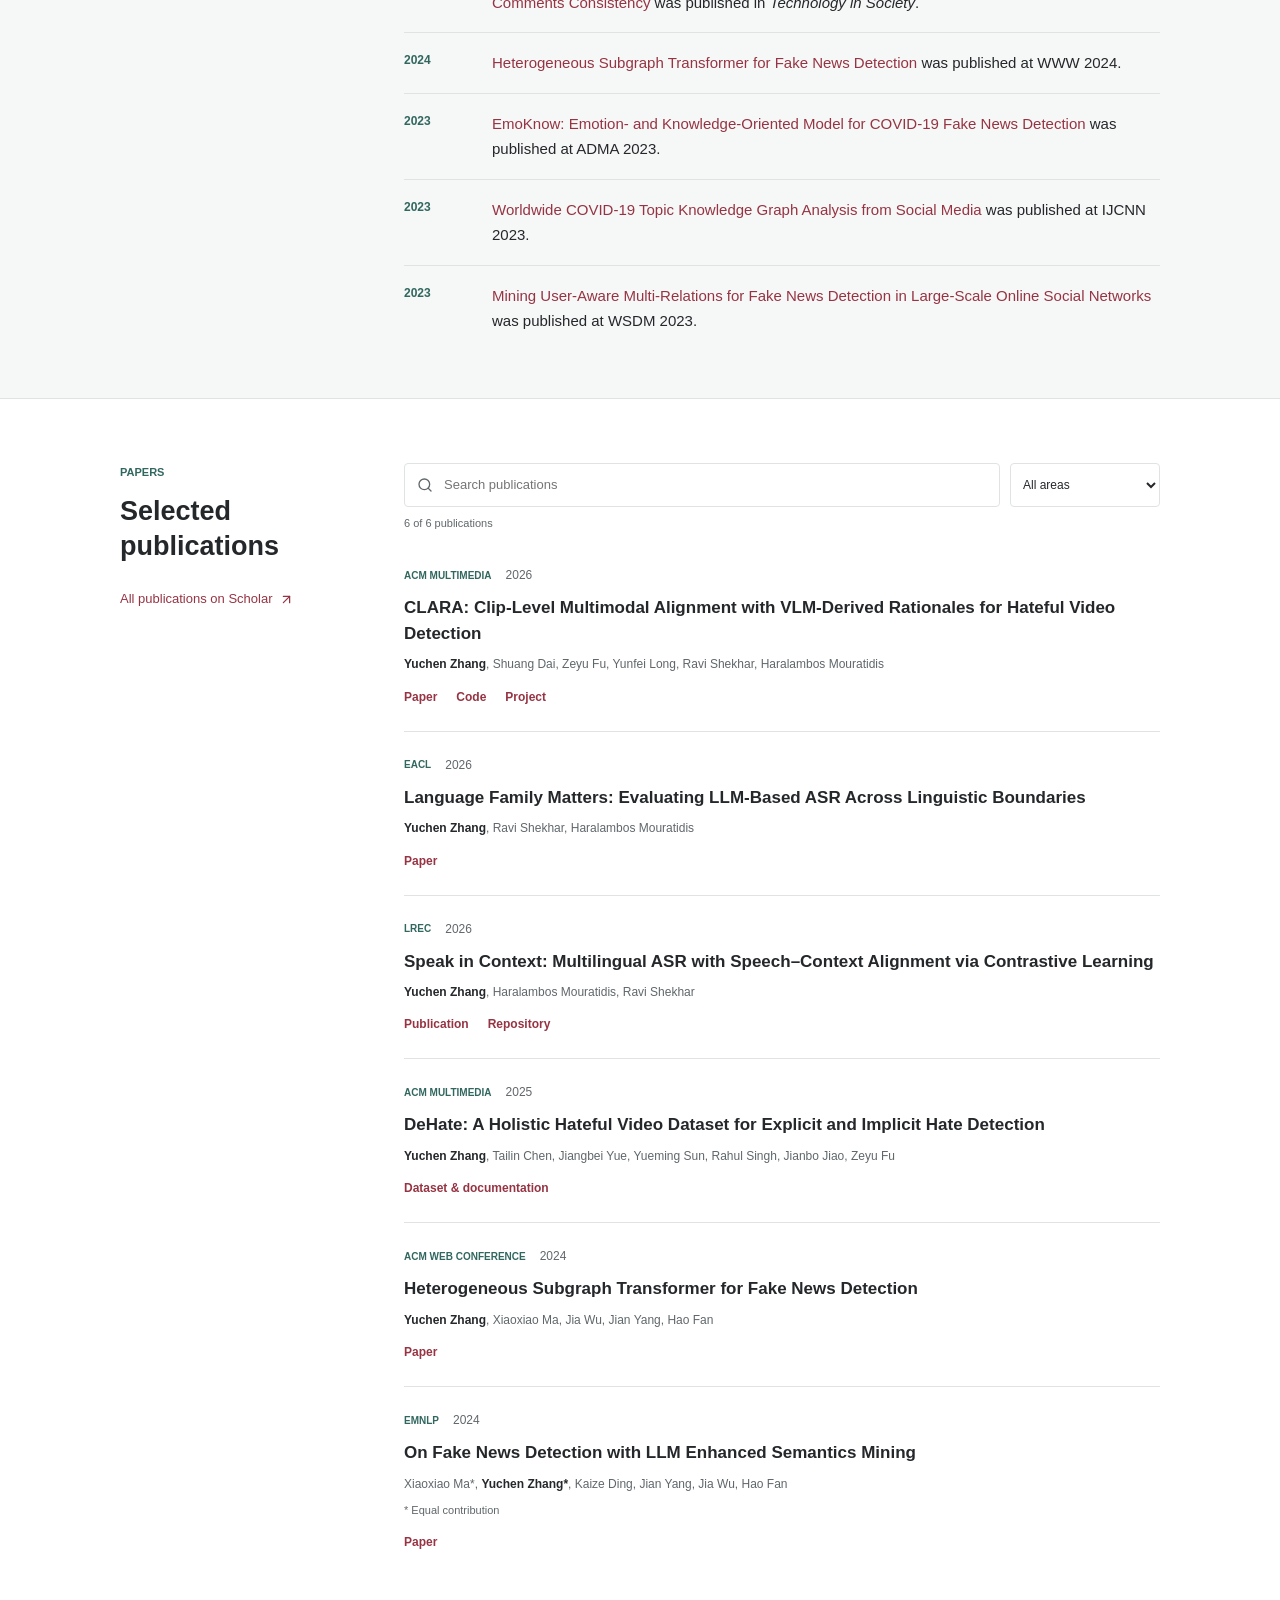
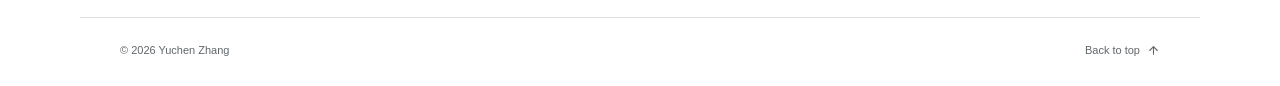
==== commit 47d68b01: "Add files via upload" ====
--- a/index.html
+++ b/index.html
@@ -23,7 +23,6 @@
         <a href="#news">News</a>
         <a href="#publications">Publications</a>
         <a href="research/index.html">Research</a>
-        <a href="cv.html">CV</a>
       </nav>
       <div class="nav-actions">
         <button class="icon-button theme-toggle" type="button" aria-label="Switch to dark theme" title="Switch to dark theme"><i data-lucide="moon" aria-hidden="true"></i></button>
@@ -43,7 +42,6 @@
         <a href="mailto:yuchen.zhang@essex.ac.uk"><i data-lucide="mail" aria-hidden="true"></i>Email</a>
         <a href="https://scholar.google.com.au/citations?user=mACVkPIAAAAJ&amp;hl=en"><i data-lucide="graduation-cap" aria-hidden="true"></i>Google Scholar</a>
         <a href="https://github.com/yuchenzhang-1"><i data-lucide="code-2" aria-hidden="true"></i>GitHub</a>
-        <a href="cv.html"><i data-lucide="file-text" aria-hidden="true"></i>Curriculum vitae</a>
       </div>
       <div class="research-interests"><span class="meta-label">Research interests</span><p>Multimodal learning <span>&middot;</span> NLP <span>&middot;</span> Data mining <span>&middot;</span> Computer vision <span>&middot;</span> Hateful video detection <span>&middot;</span> Fake news detection</p></div>
     </section>
